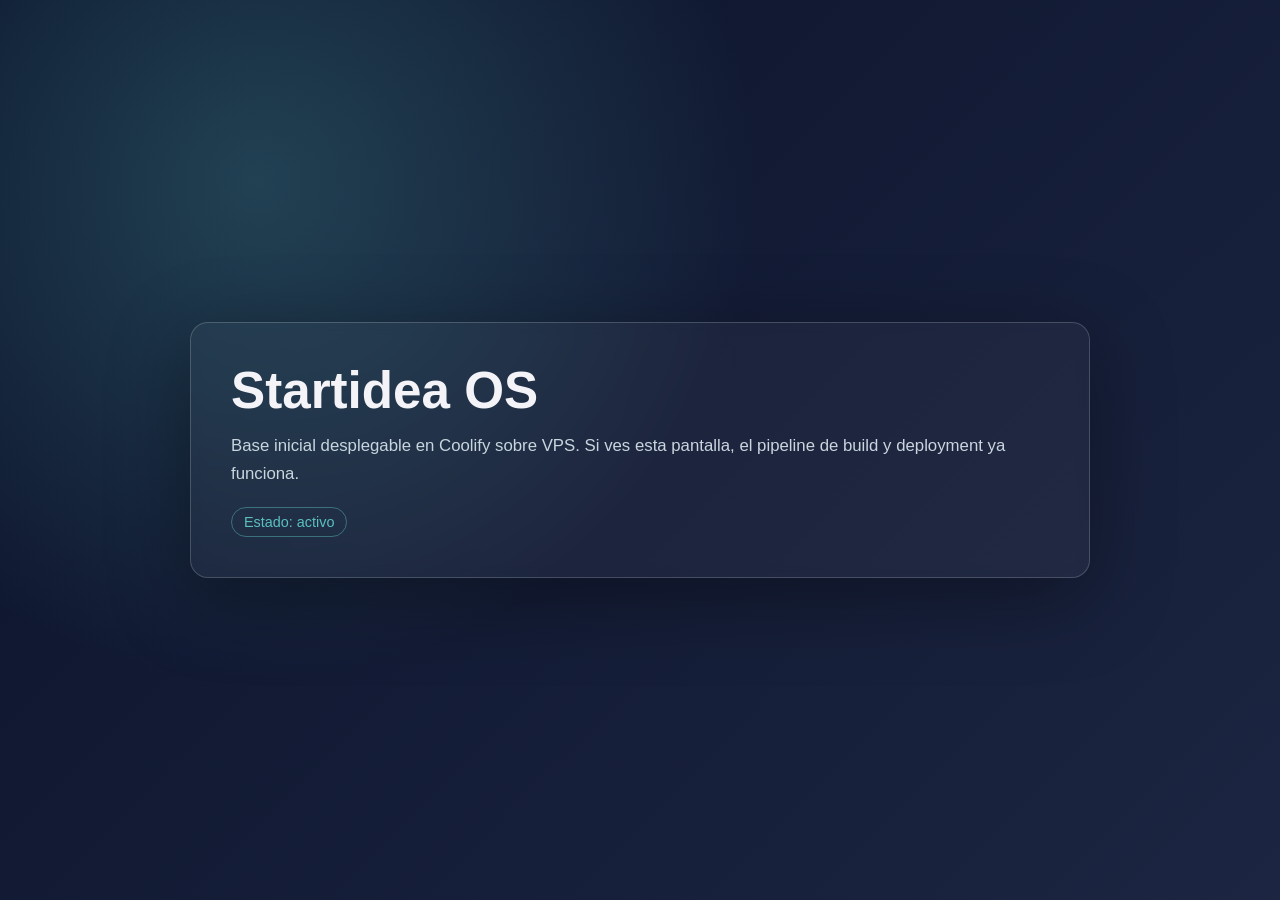
==== app/index.html @ 8f79c2f5 "Inicializa Startidea OS base Docker para Coolify" ====
<!doctype html>
<html lang="es">
  <head>
    <meta charset="UTF-8" />
    <meta name="viewport" content="width=device-width, initial-scale=1.0" />
    <title>Startidea OS</title>
    <style>
      :root {
        --bg-1: #0b132b;
        --bg-2: #1c2541;
        --accent: #5bc0be;
        --text: #f4f4f8;
        --muted: #c9d6df;
      }

      * { box-sizing: border-box; }

      body {
        margin: 0;
        min-height: 100vh;
        display: grid;
        place-items: center;
        font-family: "Space Grotesk", "Segoe UI", sans-serif;
        color: var(--text);
        background:
          radial-gradient(circle at 20% 20%, rgba(91, 192, 190, 0.25), transparent 40%),
          linear-gradient(135deg, var(--bg-1), var(--bg-2));
      }

      .card {
        width: min(900px, 92vw);
        padding: 2.5rem;
        border: 1px solid rgba(255, 255, 255, 0.18);
        border-radius: 18px;
        backdrop-filter: blur(6px);
        background: rgba(255, 255, 255, 0.04);
        box-shadow: 0 20px 80px rgba(0, 0, 0, 0.35);
      }

      h1 {
        margin: 0 0 0.8rem;
        font-size: clamp(2rem, 4vw, 3.2rem);
        line-height: 1.1;
      }

      p {
        margin: 0;
        color: var(--muted);
        font-size: 1.05rem;
        line-height: 1.65;
      }

      .status {
        margin-top: 1.2rem;
        display: inline-block;
        padding: 0.38rem 0.75rem;
        border-radius: 999px;
        font-size: 0.9rem;
        border: 1px solid rgba(91, 192, 190, 0.45);
        color: var(--accent);
      }
    </style>
  </head>
  <body>
    <main class="card">
      <h1>Startidea OS</h1>
      <p>
        Base inicial desplegable en Coolify sobre VPS. Si ves esta pantalla, el pipeline de build y
        deployment ya funciona.
      </p>
      <span class="status">Estado: activo</span>
    </main>
  </body>
</html>
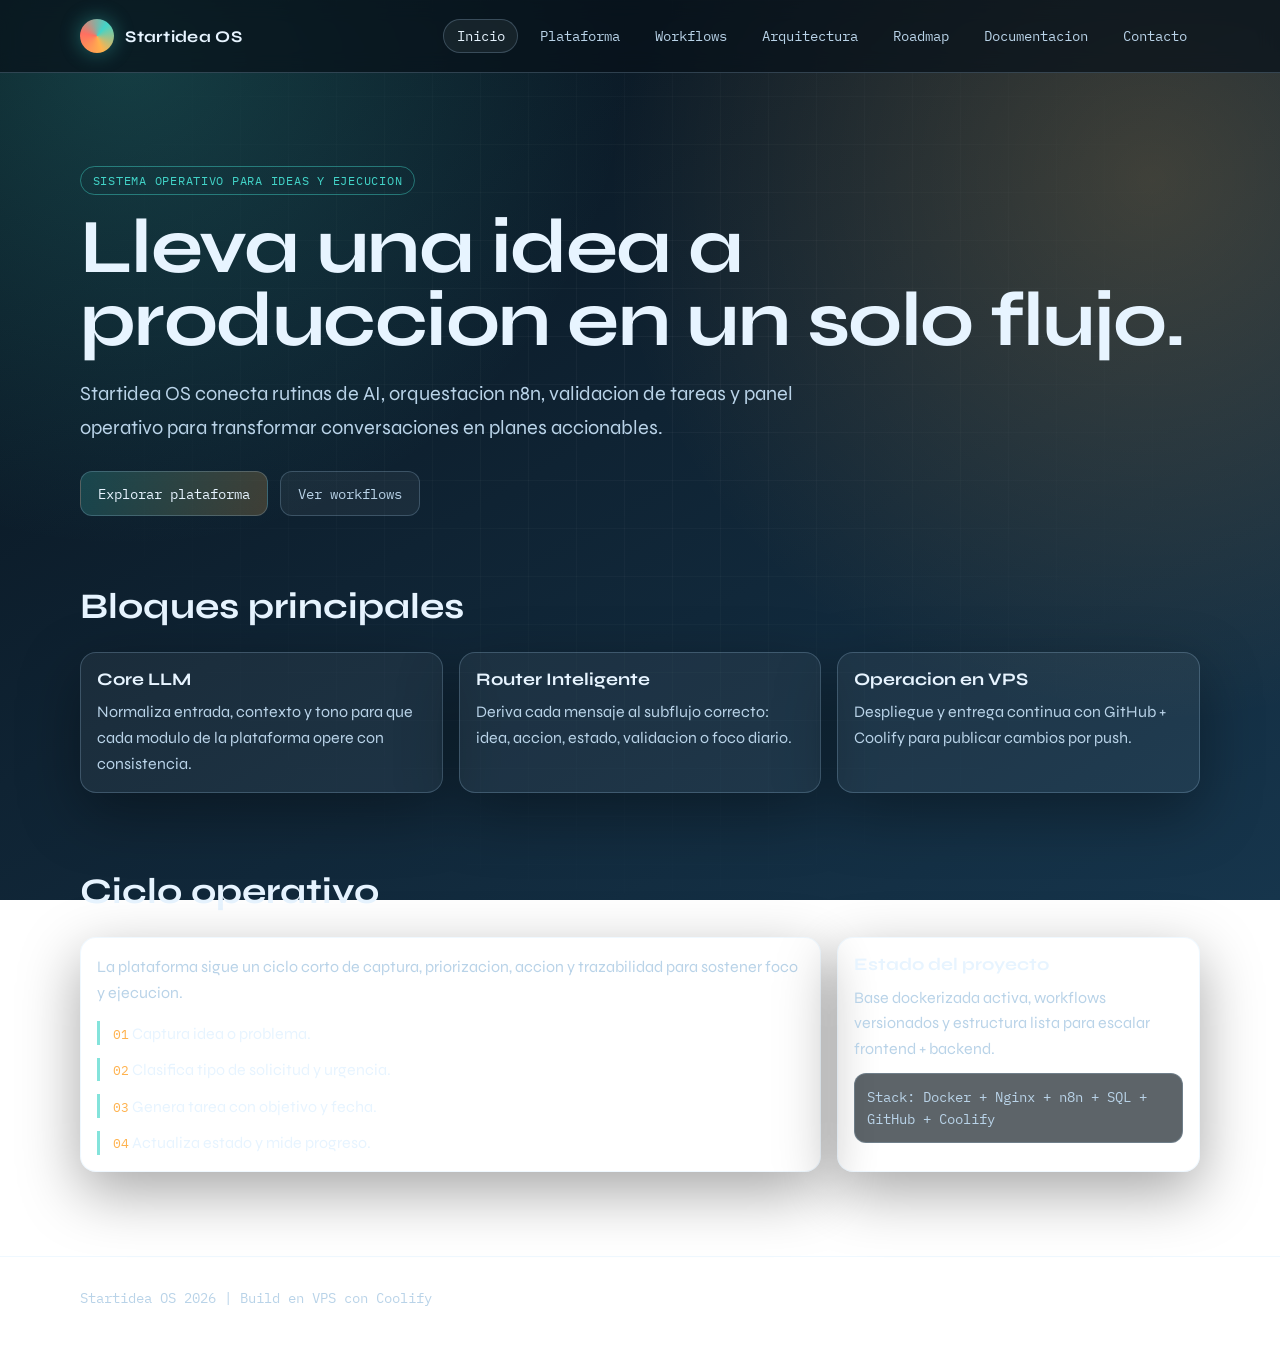
==== commit 9c0be908: "Crea sitio web multipagina de Startidea OS" ====
--- a/app/index.html
+++ b/app/index.html
@@ -3,72 +3,90 @@
   <head>
     <meta charset="UTF-8" />
     <meta name="viewport" content="width=device-width, initial-scale=1.0" />
-    <title>Startidea OS</title>
-    <style>
-      :root {
-        --bg-1: #0b132b;
-        --bg-2: #1c2541;
-        --accent: #5bc0be;
-        --text: #f4f4f8;
-        --muted: #c9d6df;
-      }
-
-      * { box-sizing: border-box; }
-
-      body {
-        margin: 0;
-        min-height: 100vh;
-        display: grid;
-        place-items: center;
-        font-family: "Space Grotesk", "Segoe UI", sans-serif;
-        color: var(--text);
-        background:
-          radial-gradient(circle at 20% 20%, rgba(91, 192, 190, 0.25), transparent 40%),
-          linear-gradient(135deg, var(--bg-1), var(--bg-2));
-      }
-
-      .card {
-        width: min(900px, 92vw);
-        padding: 2.5rem;
-        border: 1px solid rgba(255, 255, 255, 0.18);
-        border-radius: 18px;
-        backdrop-filter: blur(6px);
-        background: rgba(255, 255, 255, 0.04);
-        box-shadow: 0 20px 80px rgba(0, 0, 0, 0.35);
-      }
-
-      h1 {
-        margin: 0 0 0.8rem;
-        font-size: clamp(2rem, 4vw, 3.2rem);
-        line-height: 1.1;
-      }
-
-      p {
-        margin: 0;
-        color: var(--muted);
-        font-size: 1.05rem;
-        line-height: 1.65;
-      }
-
-      .status {
-        margin-top: 1.2rem;
-        display: inline-block;
-        padding: 0.38rem 0.75rem;
-        border-radius: 999px;
-        font-size: 0.9rem;
-        border: 1px solid rgba(91, 192, 190, 0.45);
-        color: var(--accent);
-      }
-    </style>
+    <title>Startidea OS | Inicio</title>
+    <link rel="preconnect" href="https://fonts.googleapis.com" />
+    <link rel="preconnect" href="https://fonts.gstatic.com" crossorigin />
+    <link href="https://fonts.googleapis.com/css2?family=IBM+Plex+Mono:wght@400;500;700&family=Syne:wght@400;600;700;800&display=swap" rel="stylesheet" />
+    <link rel="stylesheet" href="assets/styles.css" />
   </head>
   <body>
-    <main class="card">
-      <h1>Startidea OS</h1>
-      <p>
-        Base inicial desplegable en Coolify sobre VPS. Si ves esta pantalla, el pipeline de build y
-        deployment ya funciona.
-      </p>
-      <span class="status">Estado: activo</span>
+    <div class="pattern" aria-hidden="true"></div>
+    <header class="topbar">
+      <div class="container topbar-inner">
+        <a class="brand" href="index.html">
+          <span class="brand-mark"></span>
+          <strong>Startidea OS</strong>
+        </a>
+        <button class="menu-btn" type="button">Menu</button>
+        <nav class="nav">
+          <a class="active" href="index.html">Inicio</a>
+          <a href="plataforma.html">Plataforma</a>
+          <a href="workflows.html">Workflows</a>
+          <a href="arquitectura.html">Arquitectura</a>
+          <a href="roadmap.html">Roadmap</a>
+          <a href="documentacion.html">Documentacion</a>
+          <a href="contacto.html">Contacto</a>
+        </nav>
+      </div>
+    </header>
+
+    <main class="container">
+      <section class="hero">
+        <span class="kicker reveal">Sistema operativo para ideas y ejecucion</span>
+        <h1 class="reveal">Lleva una idea a produccion en un solo flujo.</h1>
+        <p class="lead reveal">
+          Startidea OS conecta rutinas de AI, orquestacion n8n, validacion de tareas y panel operativo para transformar conversaciones en planes accionables.
+        </p>
+        <div class="hero-actions reveal">
+          <a class="btn primary" href="plataforma.html">Explorar plataforma</a>
+          <a class="btn ghost" href="workflows.html">Ver workflows</a>
+        </div>
+      </section>
+
+      <section class="section">
+        <h2 class="reveal">Bloques principales</h2>
+        <div class="grid">
+          <article class="card span-4 reveal">
+            <h3>Core LLM</h3>
+            <p>Normaliza entrada, contexto y tono para que cada modulo de la plataforma opere con consistencia.</p>
+          </article>
+          <article class="card span-4 reveal">
+            <h3>Router Inteligente</h3>
+            <p>Deriva cada mensaje al subflujo correcto: idea, accion, estado, validacion o foco diario.</p>
+          </article>
+          <article class="card span-4 reveal">
+            <h3>Operacion en VPS</h3>
+            <p>Despliegue y entrega continua con GitHub + Coolify para publicar cambios por push.</p>
+          </article>
+        </div>
+      </section>
+
+      <section class="section">
+        <h2 class="reveal">Ciclo operativo</h2>
+        <div class="grid">
+          <article class="card span-8 reveal">
+            <p>La plataforma sigue un ciclo corto de captura, priorizacion, accion y trazabilidad para sostener foco y ejecucion.</p>
+            <div class="timeline" style="margin-top: 1rem;">
+              <div class="step"><small>01</small> Captura idea o problema.</div>
+              <div class="step"><small>02</small> Clasifica tipo de solicitud y urgencia.</div>
+              <div class="step"><small>03</small> Genera tarea con objetivo y fecha.</div>
+              <div class="step"><small>04</small> Actualiza estado y mide progreso.</div>
+            </div>
+          </article>
+          <article class="card span-4 reveal">
+            <h3>Estado del proyecto</h3>
+            <p>Base dockerizada activa, workflows versionados y estructura lista para escalar frontend + backend.</p>
+            <p class="code" style="margin-top: 0.7rem;">Stack: Docker + Nginx + n8n + SQL + GitHub + Coolify</p>
+          </article>
+        </div>
+      </section>
     </main>
+
+    <footer class="footer">
+      <div class="container">
+        <p>Startidea OS <span data-year></span> | Build en VPS con Coolify</p>
+      </div>
+    </footer>
+    <script src="assets/app.js"></script>
   </body>
 </html>
--- a/app/assets/styles.css
+++ b/app/assets/styles.css
@@ -0,0 +1,315 @@
+:root {
+  --bg-deep: #07111a;
+  --bg-mid: #0f2333;
+  --bg-soft: #16354c;
+  --ink: #e7f4ff;
+  --ink-soft: #b9d3e8;
+  --line: rgba(184, 224, 255, 0.22);
+  --teal: #42d4c8;
+  --amber: #ffb24d;
+  --coral: #ff6f61;
+  --shadow: 0 20px 60px rgba(0, 0, 0, 0.35);
+}
+
+* {
+  box-sizing: border-box;
+}
+
+html,
+body {
+  margin: 0;
+  padding: 0;
+}
+
+body {
+  font-family: "Syne", "Trebuchet MS", sans-serif;
+  color: var(--ink);
+  background:
+    radial-gradient(circle at 10% 5%, rgba(66, 212, 200, 0.22), transparent 35%),
+    radial-gradient(circle at 90% 20%, rgba(255, 178, 77, 0.2), transparent 40%),
+    linear-gradient(150deg, var(--bg-deep), var(--bg-mid) 48%, var(--bg-soft));
+  background-attachment: fixed;
+}
+
+.pattern {
+  position: fixed;
+  inset: 0;
+  background-image:
+    linear-gradient(rgba(255, 255, 255, 0.04) 1px, transparent 1px),
+    linear-gradient(90deg, rgba(255, 255, 255, 0.04) 1px, transparent 1px);
+  background-size: 48px 48px;
+  pointer-events: none;
+  z-index: -1;
+  mask-image: radial-gradient(circle at 50% 40%, black, transparent 75%);
+}
+
+.container {
+  width: min(1120px, 92vw);
+  margin: 0 auto;
+}
+
+.topbar {
+  position: sticky;
+  top: 0;
+  backdrop-filter: blur(10px);
+  background: rgba(7, 17, 26, 0.72);
+  border-bottom: 1px solid var(--line);
+  z-index: 20;
+}
+
+.topbar-inner {
+  min-height: 72px;
+  display: flex;
+  align-items: center;
+  justify-content: space-between;
+  gap: 1rem;
+}
+
+.brand {
+  display: inline-flex;
+  align-items: center;
+  gap: 0.7rem;
+  color: var(--ink);
+  text-decoration: none;
+}
+
+.brand-mark {
+  width: 34px;
+  height: 34px;
+  border-radius: 50%;
+  background: conic-gradient(from 40deg, var(--teal), var(--amber), var(--coral), var(--teal));
+  box-shadow: 0 0 20px rgba(66, 212, 200, 0.4);
+}
+
+.brand strong {
+  letter-spacing: 0.02em;
+  font-size: 1.02rem;
+}
+
+.menu-btn {
+  display: none;
+  border: 1px solid var(--line);
+  border-radius: 10px;
+  background: rgba(255, 255, 255, 0.06);
+  color: var(--ink);
+  padding: 0.5rem 0.7rem;
+  font-family: "IBM Plex Mono", monospace;
+}
+
+.nav {
+  display: flex;
+  flex-wrap: wrap;
+  gap: 0.5rem;
+}
+
+.nav a {
+  color: var(--ink-soft);
+  text-decoration: none;
+  font-family: "IBM Plex Mono", monospace;
+  font-size: 0.88rem;
+  border: 1px solid transparent;
+  border-radius: 999px;
+  padding: 0.45rem 0.78rem;
+  transition: 180ms ease;
+}
+
+.nav a:hover,
+.nav a.active {
+  border-color: var(--line);
+  color: var(--ink);
+  background: rgba(255, 255, 255, 0.06);
+}
+
+.hero {
+  padding: 5.8rem 0 3.3rem;
+}
+
+.kicker {
+  display: inline-block;
+  font-family: "IBM Plex Mono", monospace;
+  letter-spacing: 0.06em;
+  font-size: 0.78rem;
+  text-transform: uppercase;
+  color: var(--teal);
+  border: 1px solid rgba(66, 212, 200, 0.45);
+  border-radius: 999px;
+  padding: 0.34rem 0.72rem;
+}
+
+h1 {
+  margin: 1rem 0 1rem;
+  font-size: clamp(2.2rem, 6vw, 4.8rem);
+  line-height: 0.95;
+  letter-spacing: -0.02em;
+}
+
+.lead {
+  max-width: 720px;
+  color: var(--ink-soft);
+  font-size: clamp(1rem, 2.2vw, 1.25rem);
+  line-height: 1.7;
+}
+
+.hero-actions {
+  margin-top: 1.65rem;
+  display: flex;
+  flex-wrap: wrap;
+  gap: 0.8rem;
+}
+
+.btn {
+  display: inline-flex;
+  align-items: center;
+  justify-content: center;
+  gap: 0.5rem;
+  text-decoration: none;
+  border-radius: 12px;
+  padding: 0.75rem 1.05rem;
+  font-family: "IBM Plex Mono", monospace;
+  font-size: 0.9rem;
+  border: 1px solid var(--line);
+}
+
+.btn.primary {
+  background: linear-gradient(100deg, rgba(66, 212, 200, 0.2), rgba(255, 178, 77, 0.2));
+  color: var(--ink);
+}
+
+.btn.ghost {
+  background: rgba(255, 255, 255, 0.05);
+  color: var(--ink-soft);
+}
+
+.section {
+  padding: 1rem 0 3.8rem;
+}
+
+.section h2 {
+  margin: 0 0 1.15rem;
+  font-size: clamp(1.45rem, 3.2vw, 2.25rem);
+}
+
+.section p {
+  margin: 0;
+  color: var(--ink-soft);
+  line-height: 1.65;
+}
+
+.grid {
+  margin-top: 1.5rem;
+  display: grid;
+  gap: 1rem;
+  grid-template-columns: repeat(12, minmax(0, 1fr));
+}
+
+.card {
+  background: rgba(255, 255, 255, 0.05);
+  border: 1px solid var(--line);
+  border-radius: 16px;
+  padding: 1rem;
+  box-shadow: var(--shadow);
+}
+
+.card h3 {
+  margin: 0 0 0.6rem;
+  font-size: 1.1rem;
+}
+
+.card p,
+.card li {
+  color: var(--ink-soft);
+  line-height: 1.6;
+}
+
+.span-4 {
+  grid-column: span 4;
+}
+
+.span-6 {
+  grid-column: span 6;
+}
+
+.span-8 {
+  grid-column: span 8;
+}
+
+.span-12 {
+  grid-column: span 12;
+}
+
+.code {
+  font-family: "IBM Plex Mono", monospace;
+  font-size: 0.86rem;
+  background: rgba(7, 17, 26, 0.65);
+  border: 1px solid var(--line);
+  padding: 0.75rem;
+  border-radius: 12px;
+  overflow-x: auto;
+}
+
+.reveal {
+  opacity: 0;
+  transform: translateY(16px);
+  transition: opacity 500ms ease, transform 500ms ease;
+}
+
+.reveal.show {
+  opacity: 1;
+  transform: translateY(0);
+}
+
+.footer {
+  border-top: 1px solid var(--line);
+  padding: 2rem 0 2.5rem;
+  margin-top: 1.5rem;
+}
+
+.footer p {
+  margin: 0;
+  color: var(--ink-soft);
+  font-family: "IBM Plex Mono", monospace;
+  font-size: 0.85rem;
+}
+
+.timeline {
+  display: grid;
+  gap: 0.8rem;
+}
+
+.step {
+  border-left: 3px solid rgba(66, 212, 200, 0.65);
+  padding: 0.15rem 0 0.15rem 0.8rem;
+}
+
+.step small {
+  color: var(--amber);
+  font-family: "IBM Plex Mono", monospace;
+}
+
+@media (max-width: 900px) {
+  .span-4,
+  .span-6,
+  .span-8 {
+    grid-column: span 12;
+  }
+
+  .menu-btn {
+    display: inline-flex;
+  }
+
+  .nav {
+    display: none;
+    width: 100%;
+    padding-bottom: 0.7rem;
+  }
+
+  .topbar.open .nav {
+    display: flex;
+  }
+
+  .topbar-inner {
+    flex-wrap: wrap;
+    align-items: center;
+    padding-top: 0.6rem;
+  }
+}
